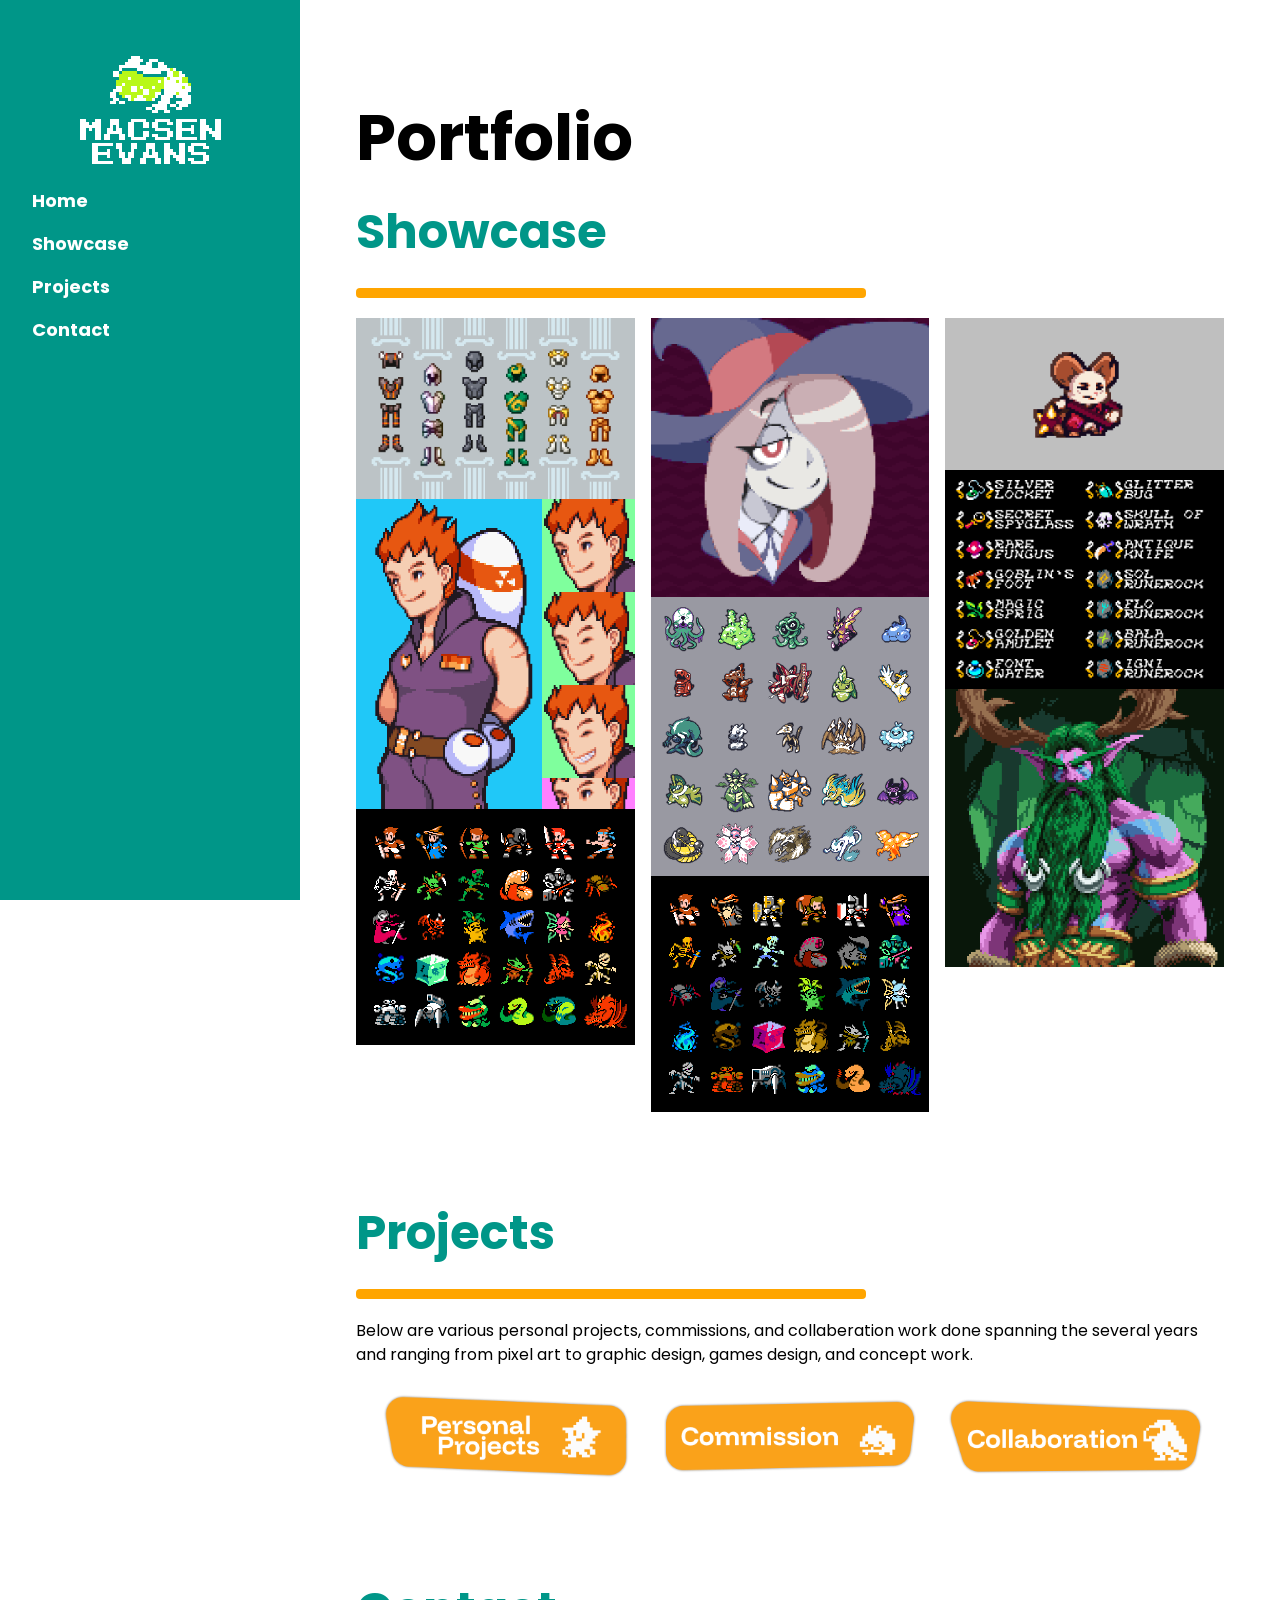
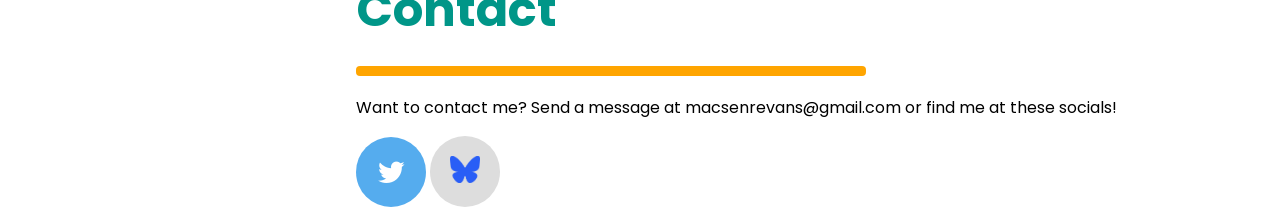
==== index.html @ e7d17169 "initial upload" ====
<!DOCTYPE html>
<html lang="en">
<head>
<title>Macsen Evans Portfolio</title>
<meta charset="UTF-8">
<meta name="viewport" content="width=device-width, initial-scale=1">
<link rel="stylesheet" href="app.css">
<link rel="stylesheet" href="https://fonts.googleapis.com/css?family=Poppins">
<meta name="viewport" content="width=device-width, initial-scale=1">
<link rel="stylesheet" href="https://cdnjs.cloudflare.com/ajax/libs/font-awesome/4.7.0/css/font-awesome.min.css">
<style>
body,h1,h2,h3,h4,h5 {font-family: "Poppins", sans-serif}
body {font-size:16px;}
.w3-half img{margin-bottom:-6px;margin-top:16px;opacity:1;cursor:pointer}
.w3-half img:hover{opacity:0.9}
.fa {padding: 20px;font-size: 30px;width: 70px;text-align: center;text-decoration: none;border-radius: 50%;}
.fa:hover {opacity: 0.7;}
.fa-twitter {background: #55ACEE;color: white;}
.fa-bluesky {background: #dddddd;color: white;}
</style>
</head>
<body>

<!-- Sidebar/menu -->
<nav class="w3-sidebar w3-teal w3-collapse w3-top w3-large w3-padding" style="z-index:3;width:300px;font-weight:bold;" id="mySidebar"><br>
  <a href="javascript:void(0)" onclick="w3_close()" class="w3-button w3-hide-large w3-display-topleft" style="width:100%;font-size:22px">Close Menu</a>
  <div class="w3-container">
  <img src="Images/MEvansFrogLogo.png" alt="MacsenEvansFrogLogo" width="value" height="value">
  </div>
  <div class="w3-bar-block">
    <a href="#" onclick="w3_close()" class="w3-bar-item w3-button w3-hover-orange">Home</a> 
    <a href="#showcase" onclick="w3_close()" class="w3-bar-item w3-button w3-hover-orange">Showcase</a> 
    <a href="#projects" onclick="w3_close()" class="w3-bar-item w3-button w3-hover-orange">Projects</a> 
    <a href="#contact" onclick="w3_close()" class="w3-bar-item w3-button w3-hover-orange">Contact</a>
  </div>
</nav>

<!-- Top menu on small screens -->
<header class="w3-container w3-top w3-hide-large w3-teal w3-xlarge w3-padding">
  <a href="javascript:void(0)" class="w3-button w3-teal w3-margin-right" onclick="w3_open()">☰</a>
  <img src="Images/MEvansLogo.png" alt="MacsenEvansLogo" width="value" height="value">
</header>

<!-- Overlay effect when opening sidebar on small screens -->
<div class="w3-overlay w3-hide-large" onclick="w3_close()" style="cursor:pointer" title="close side menu" id="myOverlay"></div>

<!-- !PAGE CONTENT! -->
<div class="w3-main" style="margin-left:340px;margin-right:40px">

  <!-- Header -->
  <div class="w3-container" style="margin-top:80px" id="showcase">
    <h1 class="w3-jumbo"><b>Portfolio</b></h1>
    <h1 class="w3-xxxlarge w3-text-teal"><b>Showcase</b></h1>
    <hr style="width:500px;border:5px solid orange" class="w3-round">
  </div>
  
  <!-- Photo grid (modal) -->
  <div class="w3-row-padding">
    <div class="w3-third">
      <img src="Images/MinecraftArmorDisplay.png" style="width: 100%" onclick="onClick(this)" alt="Minecraft armor commission">
      <img src="Images/AdvanceWars_CO_Flint_ALT2_L.png" style="width:100%" onclick="onClick(this)" alt="Advance Wars character portrait">
      <img src="Images/JRPG_Spread.png" style="width: 100%" onclick="onClick(this)" alt="NES style JRPG enemies">
    </div>

    <div class="w3-third">
      <img src="Images/SucyPortrait.png" style="width: 100%" onclick="onClick(this)" alt="SucyPortrait">
      <img src="Images/FadeScaleEvo.png" style="width:100%" onclick="onClick(this)" alt="Various creaturesfrom the Evomorphs project">
      <img src="Images/JRPG_Spread_ALT.png" style="width: 100%" onclick="onClick(this)" alt="An alternative set of NES style JRPG enemies">
    </div>

    <div class="w3-third">
      <img src="Images/MinaPocketDungeon_Animation.gif" style="width: 100%" onclick="onClick(this)" alt="Mina the Hollower in the style of Shovel Knight Pocket Dungeon">
      <img src="Images/Rotten Well Items.png" style="width: 100%" onclick="onClick(this)" alt="Various NES styled items">
      <img src="Images/MalfurionStormrage_testx4.png" style="width:100%" onclick="onClick(this)" alt="Malfurion Stormrage protrait">
    </div>
  </div>

  <!-- Modal for full size images on click-->
  <div id="modal01" class="w3-modal w3-black" style="padding-top:0" onclick="this.style.display='none'">
    <span class="w3-button w3-black w3-xxlarge w3-display-topright">×</span>
    <div class="w3-modal-content w3-animate-zoom w3-center w3-transparent w3-padding-64">
      <img id="img01" class="w3-image">
      <p id="caption"></p>
    </div>
  </div>

  <!-- Projects -->
  <div class="w3-container" id="projects" style="margin-top:75px">
    <h1 class="w3-xxxlarge w3-text-teal"><b>Projects</b></h1>
    <hr style="width:500px;border:5px solid orange" class="w3-round">
    <p> Below are various personal projects, commissions, and collaberation work done spanning the several years and ranging from pixel art
      to graphic design, games design, and concept work.
    </p>
    
    <div class="w3-row-padding">
      <div class="w3-third">
        <a href="PersonalProjects.html">
          <img src="Images/PersonalProjectsButton.png" onmouseover="this.src='Images/PersonalProjectsButtonRollover.png'" onmouseout="this.src='Images/PersonalProjectsButton.png'" style="width: 100%">
        </a>  
      </div>
  
      <div class="w3-third">
        <a href="Commissions.html">
          <img src="Images/CommissionButton.png" onmouseover="this.src='Images/CommissionButtonRollover.png'" onmouseout="this.src='Images/CommissionButton.png'" style="width: 100%">
        </a>
        </div>
  
      <div class="w3-third">
        <a href="Collaborations.html">
          <img src="Images/CollaborationButton.png" onmouseover="this.src='Images/CollaborationButtonRollover.png'" onmouseout="this.src='Images/CollaborationButton.png'" style="width: 100%">
        </a>
        </div>
    </div>
    
  </div>
  
  <!-- Contact -->
  <div class="w3-container" id="contact" style="margin-top:75px">
    <h1 class="w3-xxxlarge w3-text-teal"><b>Contact</b></h1>
    <hr style="width:500px;border:5px solid orange" class="w3-round">
    <p>Want to contact me? Send a message at macsenrevans@gmail.com or find me at these socials!</p>
    <a href="https://twitter.com/DoveTortle" class="fa fa-twitter"></a>
    <a href="https://bsky.app/profile/tortledove.bsky.social" class="fa fa-bluesky"><img src="Images/bluesky-social-logo-75CF77F3F7-seeklogo.com.png" width="30" height="27"></a>
    <pre></pre>
  </div>

<!-- End page content -->
</div>

<script src="app.js"></script>

<script>
// Script to open and close sidebar
function w3_open() {
  document.getElementById("mySidebar").style.display = "block";
  document.getElementById("myOverlay").style.display = "block";
}
 
function w3_close() {
  document.getElementById("mySidebar").style.display = "none";
  document.getElementById("myOverlay").style.display = "none";
}

// Modal Image Gallery
function onClick(element) {
  document.getElementById("img01").src = element.src;
  document.getElementById("modal01").style.display = "block";
  var captionText = document.getElementById("caption");
  captionText.innerHTML = element.alt;
}
</script>

</body>
</html>
---- app.css ----
/* W3.CSS 4.15 December 2020 by Jan Egil and Borge Refsnes */
html{box-sizing:border-box}*,*:before,*:after{box-sizing:inherit}
/* Extract from normalize.css by Nicolas Gallagher and Jonathan Neal git.io/normalize */
html{-ms-text-size-adjust:100%;-webkit-text-size-adjust:100%}body{margin:0}
article,aside,details,figcaption,figure,footer,header,main,menu,nav,section{display:block}summary{display:list-item}
audio,canvas,progress,video{display:inline-block}progress{vertical-align:baseline}
audio:not([controls]){display:none;height:0}[hidden],template{display:none}
a{background-color:transparent}a:active,a:hover{outline-width:0}
abbr[title]{border-bottom:none;text-decoration:underline;text-decoration:underline dotted}
b,strong{font-weight:bolder}dfn{font-style:italic}mark{background:#ff0;color:#000}
small{font-size:80%}sub,sup{font-size:75%;line-height:0;position:relative;vertical-align:baseline}
sub{bottom:-0.25em}sup{top:-0.5em}figure{margin:1em 40px}img{border-style:none}
code,kbd,pre,samp{font-family:monospace,monospace;font-size:1em}hr{box-sizing:content-box;height:0;overflow:visible}
button,input,select,textarea,optgroup{font:inherit;margin:0}optgroup{font-weight:bold}
button,input{overflow:visible}button,select{text-transform:none}
button,[type=button],[type=reset],[type=submit]{-webkit-appearance:button}
button::-moz-focus-inner,[type=button]::-moz-focus-inner,[type=reset]::-moz-focus-inner,[type=submit]::-moz-focus-inner{border-style:none;padding:0}
button:-moz-focusring,[type=button]:-moz-focusring,[type=reset]:-moz-focusring,[type=submit]:-moz-focusring{outline:1px dotted ButtonText}
fieldset{border:1px solid #c0c0c0;margin:0 2px;padding:.35em .625em .75em}
legend{color:inherit;display:table;max-width:100%;padding:0;white-space:normal}textarea{overflow:auto}
[type=checkbox],[type=radio]{padding:0}
[type=number]::-webkit-inner-spin-button,[type=number]::-webkit-outer-spin-button{height:auto}
[type=search]{-webkit-appearance:textfield;outline-offset:-2px}
[type=search]::-webkit-search-decoration{-webkit-appearance:none}
::-webkit-file-upload-button{-webkit-appearance:button;font:inherit}
/* End extract */
html,body{font-family:Verdana,sans-serif;font-size:15px;line-height:1.5}html{overflow-x:hidden}
h1{font-size:36px}h2{font-size:30px}h3{font-size:24px}h4{font-size:20px}h5{font-size:18px}h6{font-size:16px}
.w3-serif{font-family:serif}.w3-sans-serif{font-family:sans-serif}.w3-cursive{font-family:cursive}.w3-monospace{font-family:monospace}
h1,h2,h3,h4,h5,h6{font-family:"Segoe UI",Arial,sans-serif;font-weight:400;margin:10px 0}.w3-wide{letter-spacing:4px}
hr{border:0;border-top:1px solid #eee;margin:20px 0}
.w3-image{max-width:100%;height:auto}img{vertical-align:middle}a{color:inherit}
.w3-table,.w3-table-all{border-collapse:collapse;border-spacing:0;width:100%;display:table}.w3-table-all{border:1px solid #ccc}
.w3-bordered tr,.w3-table-all tr{border-bottom:1px solid #ddd}.w3-striped tbody tr:nth-child(even){background-color:#f1f1f1}
.w3-table-all tr:nth-child(odd){background-color:#fff}.w3-table-all tr:nth-child(even){background-color:#f1f1f1}
.w3-hoverable tbody tr:hover,.w3-ul.w3-hoverable li:hover{background-color:#ccc}.w3-centered tr th,.w3-centered tr td{text-align:center}
.w3-table td,.w3-table th,.w3-table-all td,.w3-table-all th{padding:8px 8px;display:table-cell;text-align:left;vertical-align:top}
.w3-table th:first-child,.w3-table td:first-child,.w3-table-all th:first-child,.w3-table-all td:first-child{padding-left:16px}
.w3-btn,.w3-button{border:none;display:inline-block;padding:8px 16px;vertical-align:middle;overflow:hidden;text-decoration:none;color:inherit;background-color:inherit;text-align:center;cursor:pointer;white-space:nowrap}
.w3-btn:hover{box-shadow:0 8px 16px 0 rgba(0,0,0,0.2),0 6px 20px 0 rgba(0,0,0,0.19)}
.w3-btn,.w3-button{-webkit-touch-callout:none;-webkit-user-select:none;-khtml-user-select:none;-moz-user-select:none;-ms-user-select:none;user-select:none}   
.w3-disabled,.w3-btn:disabled,.w3-button:disabled{cursor:not-allowed;opacity:0.3}.w3-disabled *,:disabled *{pointer-events:none}
.w3-btn.w3-disabled:hover,.w3-btn:disabled:hover{box-shadow:none}
.w3-badge,.w3-tag{background-color:#000;color:#fff;display:inline-block;padding-left:8px;padding-right:8px;text-align:center}.w3-badge{border-radius:50%}
.w3-ul{list-style-type:none;padding:0;margin:0}.w3-ul li{padding:8px 16px;border-bottom:1px solid #ddd}.w3-ul li:last-child{border-bottom:none}
.w3-tooltip,.w3-display-container{position:relative}.w3-tooltip .w3-text{display:none}.w3-tooltip:hover .w3-text{display:inline-block}
.w3-ripple:active{opacity:0.5}.w3-ripple{transition:opacity 0s}
.w3-input{padding:8px;display:block;border:none;border-bottom:1px solid #ccc;width:100%}
.w3-select{padding:9px 0;width:100%;border:none;border-bottom:1px solid #ccc}
.w3-dropdown-click,.w3-dropdown-hover{position:relative;display:inline-block;cursor:pointer}
.w3-dropdown-hover:hover .w3-dropdown-content{display:block}
.w3-dropdown-hover:first-child,.w3-dropdown-click:hover{background-color:#ccc;color:#000}
.w3-dropdown-hover:hover > .w3-button:first-child,.w3-dropdown-click:hover > .w3-button:first-child{background-color:#ccc;color:#000}
.w3-dropdown-content{cursor:auto;color:#000;background-color:#fff;display:none;position:absolute;min-width:160px;margin:0;padding:0;z-index:1}
.w3-check,.w3-radio{width:24px;height:24px;position:relative;top:6px}
.w3-sidebar{height:100%;width:200px;background-color:#fff;position:fixed!important;z-index:1;overflow:auto}
.w3-bar-block .w3-dropdown-hover,.w3-bar-block .w3-dropdown-click{width:100%}
.w3-bar-block .w3-dropdown-hover .w3-dropdown-content,.w3-bar-block .w3-dropdown-click .w3-dropdown-content{min-width:100%}
.w3-bar-block .w3-dropdown-hover .w3-button,.w3-bar-block .w3-dropdown-click .w3-button{width:100%;text-align:left;padding:8px 16px}
.w3-main,#main{transition:margin-left .4s}
.w3-modal{z-index:3;display:none;padding-top:100px;position:fixed;left:0;top:0;width:100%;height:100%;overflow:auto;background-color:rgb(0,0,0);background-color:rgba(0,0,0,0.4)}
.w3-modal-content{margin:auto;background-color:#fff;position:relative;padding:0;outline:0;width:600px}
.w3-bar{width:100%;overflow:hidden}.w3-center .w3-bar{display:inline-block;width:auto}
.w3-bar .w3-bar-item{padding:8px 16px;float:left;width:auto;border:none;display:block;outline:0}
.w3-bar .w3-dropdown-hover,.w3-bar .w3-dropdown-click{position:static;float:left}
.w3-bar .w3-button{white-space:normal}
.w3-bar-block .w3-bar-item{width:100%;display:block;padding:8px 16px;text-align:left;border:none;white-space:normal;float:none;outline:0}
.w3-bar-block.w3-center .w3-bar-item{text-align:center}.w3-block{display:block;width:100%}
.w3-responsive{display:block;overflow-x:auto}
.w3-container:after,.w3-container:before,.w3-panel:after,.w3-panel:before,.w3-row:after,.w3-row:before,.w3-row-padding:after,.w3-row-padding:before,
.w3-cell-row:before,.w3-cell-row:after,.w3-clear:after,.w3-clear:before,.w3-bar:before,.w3-bar:after{content:"";display:table;clear:both}
.w3-col,.w3-half,.w3-third,.w3-twothird,.w3-threequarter,.w3-quarter{float:left;width:100%}
.w3-col.s1{width:8.33333%}.w3-col.s2{width:16.66666%}.w3-col.s3{width:24.99999%}.w3-col.s4{width:33.33333%}
.w3-col.s5{width:41.66666%}.w3-col.s6{width:49.99999%}.w3-col.s7{width:58.33333%}.w3-col.s8{width:66.66666%}
.w3-col.s9{width:74.99999%}.w3-col.s10{width:83.33333%}.w3-col.s11{width:91.66666%}.w3-col.s12{width:99.99999%}
@media (min-width:601px){.w3-col.m1{width:8.33333%}.w3-col.m2{width:16.66666%}.w3-col.m3,.w3-quarter{width:24.99999%}.w3-col.m4,.w3-third{width:33.33333%}
.w3-col.m5{width:41.66666%}.w3-col.m6,.w3-half{width:49.99999%}.w3-col.m7{width:58.33333%}.w3-col.m8,.w3-twothird{width:66.66666%}
.w3-col.m9,.w3-threequarter{width:74.99999%}.w3-col.m10{width:83.33333%}.w3-col.m11{width:91.66666%}.w3-col.m12{width:99.99999%}}
@media (min-width:993px){.w3-col.l1{width:8.33333%}.w3-col.l2{width:16.66666%}.w3-col.l3{width:24.99999%}.w3-col.l4{width:33.33333%}
.w3-col.l5{width:41.66666%}.w3-col.l6{width:49.99999%}.w3-col.l7{width:58.33333%}.w3-col.l8{width:66.66666%}
.w3-col.l9{width:74.99999%}.w3-col.l10{width:83.33333%}.w3-col.l11{width:91.66666%}.w3-col.l12{width:99.99999%}}
.w3-rest{overflow:hidden}.w3-stretch{margin-left:-16px;margin-right:-16px}
.w3-content,.w3-auto{margin-left:auto;margin-right:auto}.w3-content{max-width:980px}.w3-auto{max-width:1140px}
.w3-cell-row{display:table;width:100%}.w3-cell{display:table-cell}
.w3-cell-top{vertical-align:top}.w3-cell-middle{vertical-align:middle}.w3-cell-bottom{vertical-align:bottom}
.w3-hide{display:none!important}.w3-show-block,.w3-show{display:block!important}.w3-show-inline-block{display:inline-block!important}
@media (max-width:1205px){.w3-auto{max-width:95%}}
@media (max-width:600px){.w3-modal-content{margin:0 10px;width:auto!important}.w3-modal{padding-top:30px}
.w3-dropdown-hover.w3-mobile .w3-dropdown-content,.w3-dropdown-click.w3-mobile .w3-dropdown-content{position:relative}	
.w3-hide-small{display:none!important}.w3-mobile{display:block;width:100%!important}.w3-bar-item.w3-mobile,.w3-dropdown-hover.w3-mobile,.w3-dropdown-click.w3-mobile{text-align:center}
.w3-dropdown-hover.w3-mobile,.w3-dropdown-hover.w3-mobile .w3-btn,.w3-dropdown-hover.w3-mobile .w3-button,.w3-dropdown-click.w3-mobile,.w3-dropdown-click.w3-mobile .w3-btn,.w3-dropdown-click.w3-mobile .w3-button{width:100%}}
@media (max-width:768px){.w3-modal-content{width:500px}.w3-modal{padding-top:50px}}
@media (min-width:993px){.w3-modal-content{width:900px}.w3-hide-large{display:none!important}.w3-sidebar.w3-collapse{display:block!important}}
@media (max-width:992px) and (min-width:601px){.w3-hide-medium{display:none!important}}
@media (max-width:992px){.w3-sidebar.w3-collapse{display:none}.w3-main{margin-left:0!important;margin-right:0!important}.w3-auto{max-width:100%}}
.w3-top,.w3-bottom{position:fixed;width:100%;z-index:1}.w3-top{top:0}.w3-bottom{bottom:0}
.w3-overlay{position:fixed;display:none;width:100%;height:100%;top:0;left:0;right:0;bottom:0;background-color:rgba(0,0,0,0.5);z-index:2}
.w3-display-topleft{position:absolute;left:0;top:0}.w3-display-topright{position:absolute;right:0;top:0}
.w3-display-bottomleft{position:absolute;left:0;bottom:0}.w3-display-bottomright{position:absolute;right:0;bottom:0}
.w3-display-middle{position:absolute;top:50%;left:50%;transform:translate(-50%,-50%);-ms-transform:translate(-50%,-50%)}
.w3-display-left{position:absolute;top:50%;left:0%;transform:translate(0%,-50%);-ms-transform:translate(-0%,-50%)}
.w3-display-right{position:absolute;top:50%;right:0%;transform:translate(0%,-50%);-ms-transform:translate(0%,-50%)}
.w3-display-topmiddle{position:absolute;left:50%;top:0;transform:translate(-50%,0%);-ms-transform:translate(-50%,0%)}
.w3-display-bottommiddle{position:absolute;left:50%;bottom:0;transform:translate(-50%,0%);-ms-transform:translate(-50%,0%)}
.w3-display-container:hover .w3-display-hover{display:block}.w3-display-container:hover span.w3-display-hover{display:inline-block}.w3-display-hover{display:none}
.w3-display-position{position:absolute}
.w3-circle{border-radius:50%}
.w3-round-small{border-radius:2px}.w3-round,.w3-round-medium{border-radius:4px}.w3-round-large{border-radius:8px}.w3-round-xlarge{border-radius:16px}.w3-round-xxlarge{border-radius:32px}
.w3-row-padding,.w3-row-padding>.w3-half,.w3-row-padding>.w3-third,.w3-row-padding>.w3-twothird,.w3-row-padding>.w3-threequarter,.w3-row-padding>.w3-quarter,.w3-row-padding>.w3-col{padding:0 8px}
.w3-container,.w3-panel{padding:0.01em 16px}.w3-panel{margin-top:16px;margin-bottom:16px}
.w3-code,.w3-codespan{font-family:Consolas,"courier new";font-size:16px}
.w3-code{width:auto;background-color:#fff;padding:8px 12px;border-left:4px solid #4CAF50;word-wrap:break-word}
.w3-codespan{color:crimson;background-color:#f1f1f1;padding-left:4px;padding-right:4px;font-size:110%}
.w3-card,.w3-card-2{box-shadow:0 2px 5px 0 rgba(0,0,0,0.16),0 2px 10px 0 rgba(0,0,0,0.12)}
.w3-card-4,.w3-hover-shadow:hover{box-shadow:0 4px 10px 0 rgba(0,0,0,0.2),0 4px 20px 0 rgba(0,0,0,0.19)}
.w3-spin{animation:w3-spin 2s infinite linear}@keyframes w3-spin{0%{transform:rotate(0deg)}100%{transform:rotate(359deg)}}
.w3-animate-fading{animation:fading 10s infinite}@keyframes fading{0%{opacity:0}50%{opacity:1}100%{opacity:0}}
.w3-animate-opacity{animation:opac 0.8s}@keyframes opac{from{opacity:0} to{opacity:1}}
.w3-animate-top{position:relative;animation:animatetop 0.4s}@keyframes animatetop{from{top:-300px;opacity:0} to{top:0;opacity:1}}
.w3-animate-left{position:relative;animation:animateleft 0.4s}@keyframes animateleft{from{left:-300px;opacity:0} to{left:0;opacity:1}}
.w3-animate-right{position:relative;animation:animateright 0.4s}@keyframes animateright{from{right:-300px;opacity:0} to{right:0;opacity:1}}
.w3-animate-bottom{position:relative;animation:animatebottom 0.4s}@keyframes animatebottom{from{bottom:-300px;opacity:0} to{bottom:0;opacity:1}}
.w3-animate-zoom {animation:animatezoom 0.6s}@keyframes animatezoom{from{transform:scale(0)} to{transform:scale(1)}}
.w3-animate-input{transition:width 0.4s ease-in-out}.w3-animate-input:focus{width:100%!important}
.w3-opacity,.w3-hover-opacity:hover{opacity:0.60}.w3-opacity-off,.w3-hover-opacity-off:hover{opacity:1}
.w3-opacity-max{opacity:0.25}.w3-opacity-min{opacity:0.75}
.w3-greyscale-max,.w3-grayscale-max,.w3-hover-greyscale:hover,.w3-hover-grayscale:hover{filter:grayscale(100%)}
.w3-greyscale,.w3-grayscale{filter:grayscale(75%)}.w3-greyscale-min,.w3-grayscale-min{filter:grayscale(50%)}
.w3-sepia{filter:sepia(75%)}.w3-sepia-max,.w3-hover-sepia:hover{filter:sepia(100%)}.w3-sepia-min{filter:sepia(50%)}
.w3-tiny{font-size:10px!important}.w3-small{font-size:12px!important}.w3-medium{font-size:15px!important}.w3-large{font-size:18px!important}
.w3-xlarge{font-size:24px!important}.w3-xxlarge{font-size:36px!important}.w3-xxxlarge{font-size:48px!important}.w3-jumbo{font-size:64px!important}
.w3-left-align{text-align:left!important}.w3-right-align{text-align:right!important}.w3-justify{text-align:justify!important}.w3-center{text-align:center!important}
.w3-border-0{border:0!important}.w3-border{border:1px solid #ccc!important}
.w3-border-top{border-top:1px solid #ccc!important}.w3-border-bottom{border-bottom:1px solid #ccc!important}
.w3-border-left{border-left:1px solid #ccc!important}.w3-border-right{border-right:1px solid #ccc!important}
.w3-topbar{border-top:6px solid #ccc!important}.w3-bottombar{border-bottom:6px solid #ccc!important}
.w3-leftbar{border-left:6px solid #ccc!important}.w3-rightbar{border-right:6px solid #ccc!important}
.w3-section,.w3-code{margin-top:16px!important;margin-bottom:16px!important}
.w3-margin{margin:16px!important}.w3-margin-top{margin-top:16px!important}.w3-margin-bottom{margin-bottom:16px!important}
.w3-margin-left{margin-left:16px!important}.w3-margin-right{margin-right:16px!important}
.w3-padding-small{padding:4px 8px!important}.w3-padding{padding:8px 16px!important}.w3-padding-large{padding:12px 24px!important}
.w3-padding-16{padding-top:16px!important;padding-bottom:16px!important}.w3-padding-24{padding-top:24px!important;padding-bottom:24px!important}
.w3-padding-32{padding-top:32px!important;padding-bottom:32px!important}.w3-padding-48{padding-top:48px!important;padding-bottom:48px!important}
.w3-padding-64{padding-top:64px!important;padding-bottom:64px!important}
.w3-padding-top-64{padding-top:64px!important}.w3-padding-top-48{padding-top:48px!important}
.w3-padding-top-32{padding-top:32px!important}.w3-padding-top-24{padding-top:24px!important}
.w3-left{float:left!important}.w3-right{float:right!important}
.w3-button:hover{color:#000!important;background-color:#ccc!important}
.w3-transparent,.w3-hover-none:hover{background-color:transparent!important}
.w3-hover-none:hover{box-shadow:none!important}
/* Colors */
.w3-amber,.w3-hover-amber:hover{color:#000!important;background-color:#ffc107!important}
.w3-aqua,.w3-hover-aqua:hover{color:#000!important;background-color:#00ffff!important}
.w3-blue,.w3-hover-blue:hover{color:#fff!important;background-color:#2196F3!important}
.w3-light-blue,.w3-hover-light-blue:hover{color:#000!important;background-color:#87CEEB!important}
.w3-brown,.w3-hover-brown:hover{color:#fff!important;background-color:#795548!important}
.w3-cyan,.w3-hover-cyan:hover{color:#000!important;background-color:#00bcd4!important}
.w3-blue-grey,.w3-hover-blue-grey:hover,.w3-blue-gray,.w3-hover-blue-gray:hover{color:#fff!important;background-color:#607d8b!important}
.w3-green,.w3-hover-green:hover{color:#fff!important;background-color:#4CAF50!important}
.w3-light-green,.w3-hover-light-green:hover{color:#000!important;background-color:#8bc34a!important}
.w3-indigo,.w3-hover-indigo:hover{color:#fff!important;background-color:#3f51b5!important}
.w3-khaki,.w3-hover-khaki:hover{color:#000!important;background-color:#f0e68c!important}
.w3-lime,.w3-hover-lime:hover{color:#000!important;background-color:#cddc39!important}
.w3-orange,.w3-hover-orange:hover{color:#000!important;background-color:#ff9800!important}
.w3-deep-orange,.w3-hover-deep-orange:hover{color:#fff!important;background-color:#ff5722!important}
.w3-pink,.w3-hover-pink:hover{color:#fff!important;background-color:#e91e63!important}
.w3-purple,.w3-hover-purple:hover{color:#fff!important;background-color:#9c27b0!important}
.w3-deep-purple,.w3-hover-deep-purple:hover{color:#fff!important;background-color:#673ab7!important}
.w3-red,.w3-hover-red:hover{color:#fff!important;background-color:#f44336!important}
.w3-sand,.w3-hover-sand:hover{color:#000!important;background-color:#fdf5e6!important}
.w3-teal,.w3-hover-teal:hover{color:#fff!important;background-color:#009688!important}
.w3-yellow,.w3-hover-yellow:hover{color:#000!important;background-color:#ffeb3b!important}
.w3-white,.w3-hover-white:hover{color:#000!important;background-color:#fff!important}
.w3-black,.w3-hover-black:hover{color:#fff!important;background-color:#000!important}
.w3-grey,.w3-hover-grey:hover,.w3-gray,.w3-hover-gray:hover{color:#000!important;background-color:#9e9e9e!important}
.w3-light-grey,.w3-hover-light-grey:hover,.w3-light-gray,.w3-hover-light-gray:hover{color:#000!important;background-color:#f1f1f1!important}
.w3-dark-grey,.w3-hover-dark-grey:hover,.w3-dark-gray,.w3-hover-dark-gray:hover{color:#fff!important;background-color:#616161!important}
.w3-pale-red,.w3-hover-pale-red:hover{color:#000!important;background-color:#ffdddd!important}
.w3-pale-green,.w3-hover-pale-green:hover{color:#000!important;background-color:#ddffdd!important}
.w3-pale-yellow,.w3-hover-pale-yellow:hover{color:#000!important;background-color:#ffffcc!important}
.w3-pale-blue,.w3-hover-pale-blue:hover{color:#000!important;background-color:#ddffff!important}
.w3-text-amber,.w3-hover-text-amber:hover{color:#ffc107!important}
.w3-text-aqua,.w3-hover-text-aqua:hover{color:#00ffff!important}
.w3-text-blue,.w3-hover-text-blue:hover{color:#2196F3!important}
.w3-text-light-blue,.w3-hover-text-light-blue:hover{color:#87CEEB!important}
.w3-text-brown,.w3-hover-text-brown:hover{color:#795548!important}
.w3-text-cyan,.w3-hover-text-cyan:hover{color:#00bcd4!important}
.w3-text-blue-grey,.w3-hover-text-blue-grey:hover,.w3-text-blue-gray,.w3-hover-text-blue-gray:hover{color:#607d8b!important}
.w3-text-green,.w3-hover-text-green:hover{color:#4CAF50!important}
.w3-text-light-green,.w3-hover-text-light-green:hover{color:#8bc34a!important}
.w3-text-indigo,.w3-hover-text-indigo:hover{color:#3f51b5!important}
.w3-text-khaki,.w3-hover-text-khaki:hover{color:#b4aa50!important}
.w3-text-lime,.w3-hover-text-lime:hover{color:#cddc39!important}
.w3-text-orange,.w3-hover-text-orange:hover{color:#ff9800!important}
.w3-text-deep-orange,.w3-hover-text-deep-orange:hover{color:#ff5722!important}
.w3-text-pink,.w3-hover-text-pink:hover{color:#e91e63!important}
.w3-text-purple,.w3-hover-text-purple:hover{color:#9c27b0!important}
.w3-text-deep-purple,.w3-hover-text-deep-purple:hover{color:#673ab7!important}
.w3-text-red,.w3-hover-text-red:hover{color:#f44336!important}
.w3-text-sand,.w3-hover-text-sand:hover{color:#fdf5e6!important}
.w3-text-teal,.w3-hover-text-teal:hover{color:#009688!important}
.w3-text-yellow,.w3-hover-text-yellow:hover{color:#d2be0e!important}
.w3-text-white,.w3-hover-text-white:hover{color:#fff!important}
.w3-text-black,.w3-hover-text-black:hover{color:#000!important}
.w3-text-grey,.w3-hover-text-grey:hover,.w3-text-gray,.w3-hover-text-gray:hover{color:#757575!important}
.w3-text-light-grey,.w3-hover-text-light-grey:hover,.w3-text-light-gray,.w3-hover-text-light-gray:hover{color:#f1f1f1!important}
.w3-text-dark-grey,.w3-hover-text-dark-grey:hover,.w3-text-dark-gray,.w3-hover-text-dark-gray:hover{color:#3a3a3a!important}
.w3-border-amber,.w3-hover-border-amber:hover{border-color:#ffc107!important}
.w3-border-aqua,.w3-hover-border-aqua:hover{border-color:#00ffff!important}
.w3-border-blue,.w3-hover-border-blue:hover{border-color:#2196F3!important}
.w3-border-light-blue,.w3-hover-border-light-blue:hover{border-color:#87CEEB!important}
.w3-border-brown,.w3-hover-border-brown:hover{border-color:#795548!important}
.w3-border-cyan,.w3-hover-border-cyan:hover{border-color:#00bcd4!important}
.w3-border-blue-grey,.w3-hover-border-blue-grey:hover,.w3-border-blue-gray,.w3-hover-border-blue-gray:hover{border-color:#607d8b!important}
.w3-border-green,.w3-hover-border-green:hover{border-color:#4CAF50!important}
.w3-border-light-green,.w3-hover-border-light-green:hover{border-color:#8bc34a!important}
.w3-border-indigo,.w3-hover-border-indigo:hover{border-color:#3f51b5!important}
.w3-border-khaki,.w3-hover-border-khaki:hover{border-color:#f0e68c!important}
.w3-border-lime,.w3-hover-border-lime:hover{border-color:#cddc39!important}
.w3-border-orange,.w3-hover-border-orange:hover{border-color:#ff9800!important}
.w3-border-deep-orange,.w3-hover-border-deep-orange:hover{border-color:#ff5722!important}
.w3-border-pink,.w3-hover-border-pink:hover{border-color:#e91e63!important}
.w3-border-purple,.w3-hover-border-purple:hover{border-color:#9c27b0!important}
.w3-border-deep-purple,.w3-hover-border-deep-purple:hover{border-color:#673ab7!important}
.w3-border-red,.w3-hover-border-red:hover{border-color:#f44336!important}
.w3-border-sand,.w3-hover-border-sand:hover{border-color:#fdf5e6!important}
.w3-border-teal,.w3-hover-border-teal:hover{border-color:#009688!important}
.w3-border-yellow,.w3-hover-border-yellow:hover{border-color:#ffeb3b!important}
.w3-border-white,.w3-hover-border-white:hover{border-color:#fff!important}
.w3-border-black,.w3-hover-border-black:hover{border-color:#000!important}
.w3-border-grey,.w3-hover-border-grey:hover,.w3-border-gray,.w3-hover-border-gray:hover{border-color:#9e9e9e!important}
.w3-border-light-grey,.w3-hover-border-light-grey:hover,.w3-border-light-gray,.w3-hover-border-light-gray:hover{border-color:#f1f1f1!important}
.w3-border-dark-grey,.w3-hover-border-dark-grey:hover,.w3-border-dark-gray,.w3-hover-border-dark-gray:hover{border-color:#616161!important}
.w3-border-pale-red,.w3-hover-border-pale-red:hover{border-color:#ffe7e7!important}.w3-border-pale-green,.w3-hover-border-pale-green:hover{border-color:#e7ffe7!important}
.w3-border-pale-yellow,.w3-hover-border-pale-yellow:hover{border-color:#ffffcc!important}.w3-border-pale-blue,.w3-hover-border-pale-blue:hover{border-color:#e7ffff!important}
.orangebutton {
    background-color: orange; padding: 100; border:none;
}
.orangebutton:hover {
    background-color: rgb(223, 108, 0); padding: 100; border:none;
}

.btn {
    cursor: pointer;
    border: none; 
    border-radius: 4px;
    padding: 0.25rem 0.5rem;
  }
  .btn--blue {
    background-color: #1DA1F2;
    color: #fff;
    fill: #fff;
  }
  
  .btn__icon * {
    display: inline;
    height: 1rem;
    width: 1rem;
  }
  
  .btn__text {
    font-size: 1rem;
    font-weight: 600;
  }
  center {
    display: block;
    margin-left: auto;
    margin-right: auto;
    width: 50%;
    }
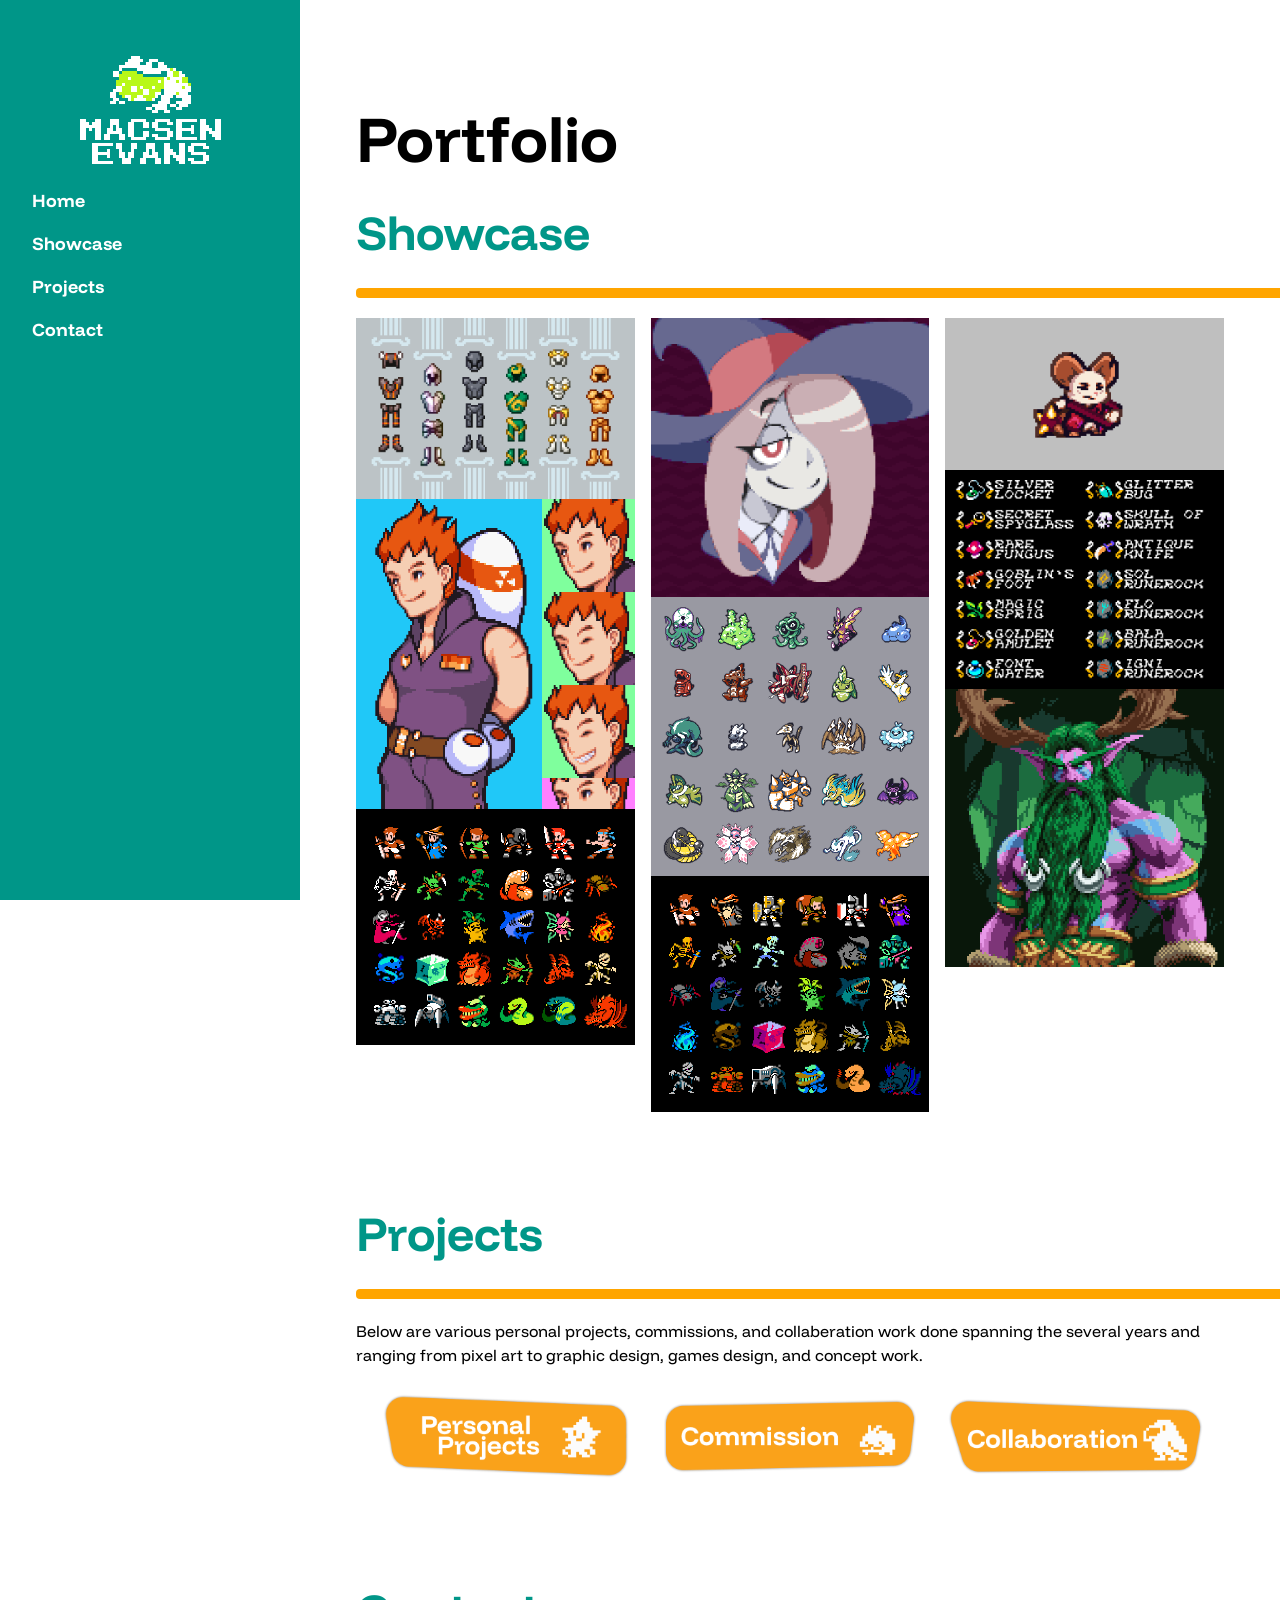
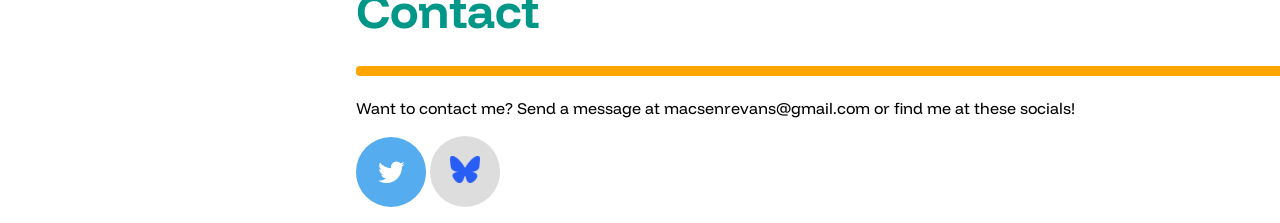
==== commit a5ac35ca: "New Content" ====
--- a/index.html
+++ b/index.html
@@ -2,14 +2,15 @@
 <html lang="en">
 <head>
 <title>Macsen Evans Portfolio</title>
+<link rel="icon" type="image/x-icon" href="Images/FrogPageIcon.png">
 <meta charset="UTF-8">
 <meta name="viewport" content="width=device-width, initial-scale=1">
 <link rel="stylesheet" href="app.css">
-<link rel="stylesheet" href="https://fonts.googleapis.com/css?family=Poppins">
+<link rel="stylesheet" href="https://fonts.googleapis.com/css2?family=Funnel+Display:wght@300..800&display=swap">
 <meta name="viewport" content="width=device-width, initial-scale=1">
 <link rel="stylesheet" href="https://cdnjs.cloudflare.com/ajax/libs/font-awesome/4.7.0/css/font-awesome.min.css">
 <style>
-body,h1,h2,h3,h4,h5 {font-family: "Poppins", sans-serif}
+body,h1,h2,h3,h4,h5 {font-family: "Funnel Display", sans-serif}
 body {font-size:16px;}
 .w3-half img{margin-bottom:-6px;margin-top:16px;opacity:1;cursor:pointer}
 .w3-half img:hover{opacity:0.9}
@@ -51,7 +52,7 @@
   <div class="w3-container" style="margin-top:80px" id="showcase">
     <h1 class="w3-jumbo"><b>Portfolio</b></h1>
     <h1 class="w3-xxxlarge w3-text-teal"><b>Showcase</b></h1>
-    <hr style="width:500px;border:5px solid orange" class="w3-round">
+    <hr style="width:1000px;border:5px solid orange" class="w3-round">
   </div>
   
   <!-- Photo grid (modal) -->
@@ -87,7 +88,7 @@
   <!-- Projects -->
   <div class="w3-container" id="projects" style="margin-top:75px">
     <h1 class="w3-xxxlarge w3-text-teal"><b>Projects</b></h1>
-    <hr style="width:500px;border:5px solid orange" class="w3-round">
+    <hr style="width:1000px;border:5px solid orange" class="w3-round">
     <p> Below are various personal projects, commissions, and collaberation work done spanning the several years and ranging from pixel art
       to graphic design, games design, and concept work.
     </p>
@@ -117,7 +118,7 @@
   <!-- Contact -->
   <div class="w3-container" id="contact" style="margin-top:75px">
     <h1 class="w3-xxxlarge w3-text-teal"><b>Contact</b></h1>
-    <hr style="width:500px;border:5px solid orange" class="w3-round">
+    <hr style="width:1000px;border:5px solid orange" class="w3-round">
     <p>Want to contact me? Send a message at macsenrevans@gmail.com or find me at these socials!</p>
     <a href="https://twitter.com/DoveTortle" class="fa fa-twitter"></a>
     <a href="https://bsky.app/profile/tortledove.bsky.social" class="fa fa-bluesky"><img src="Images/bluesky-social-logo-75CF77F3F7-seeklogo.com.png" width="30" height="27"></a>
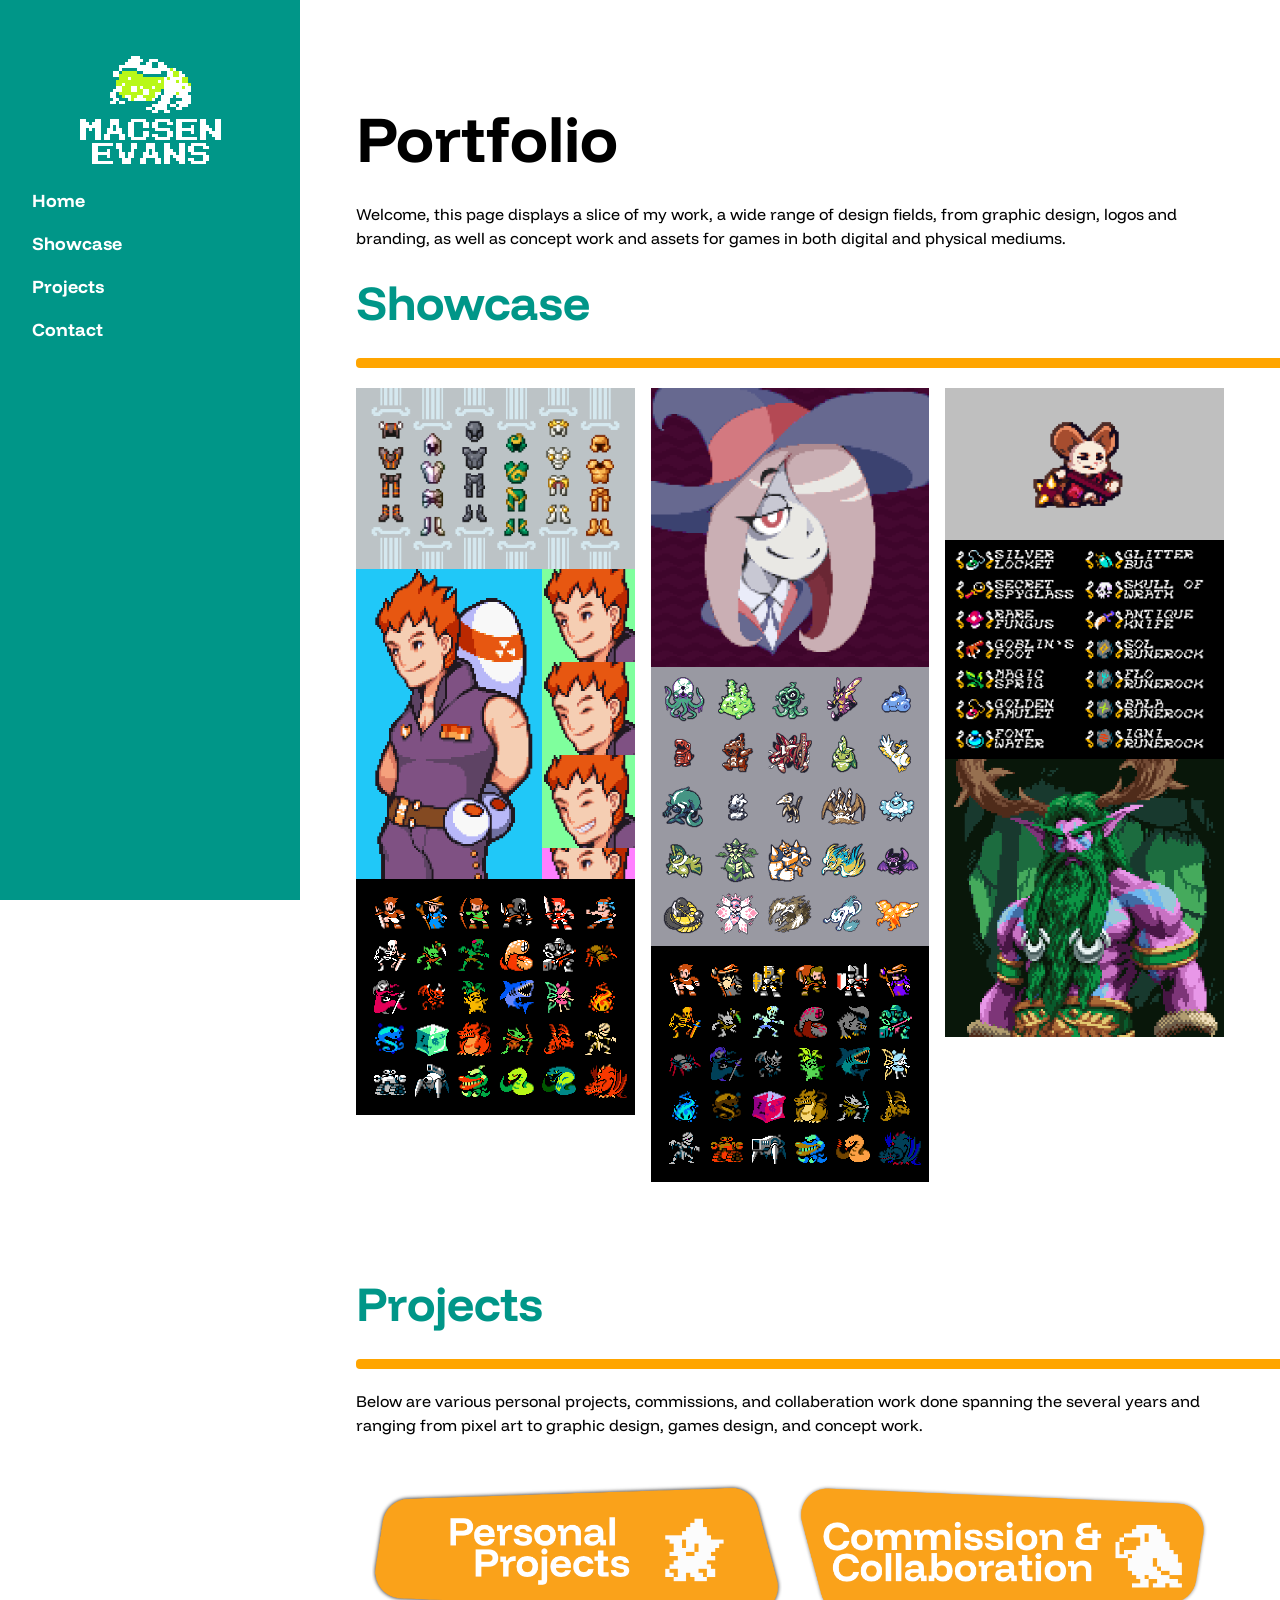
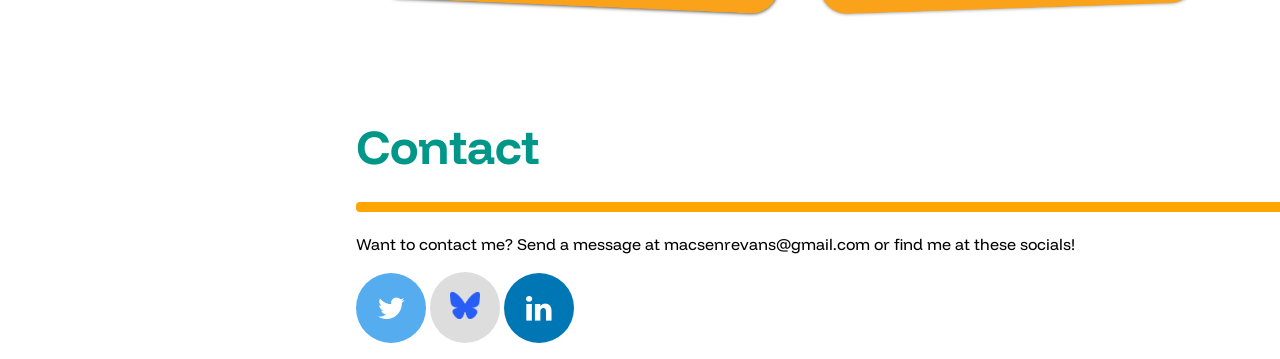
==== commit 4b204617: "New Content 4/6" ====
--- a/index.html
+++ b/index.html
@@ -18,6 +18,7 @@
 .fa:hover {opacity: 0.7;}
 .fa-twitter {background: #55ACEE;color: white;}
 .fa-bluesky {background: #dddddd;color: white;}
+.fa-linkedin {background: #0077B5;color: white;}
 </style>
 </head>
 <body>
@@ -51,6 +52,9 @@
   <!-- Header -->
   <div class="w3-container" style="margin-top:80px" id="showcase">
     <h1 class="w3-jumbo"><b>Portfolio</b></h1>
+    <p>Welcome, this page displays a slice of my work, a wide range of design fields, from graphic design, logos and branding, as well as concept work and assets for games
+      in both digital and physical mediums.
+    </p>
     <h1 class="w3-xxxlarge w3-text-teal"><b>Showcase</b></h1>
     <hr style="width:1000px;border:5px solid orange" class="w3-round">
   </div>
@@ -94,21 +98,15 @@
     </p>
     
     <div class="w3-row-padding">
-      <div class="w3-third">
+      <div class="w3-half">
         <a href="PersonalProjects.html">
           <img src="Images/PersonalProjectsButton.png" onmouseover="this.src='Images/PersonalProjectsButtonRollover.png'" onmouseout="this.src='Images/PersonalProjectsButton.png'" style="width: 100%">
         </a>  
       </div>
   
-      <div class="w3-third">
+      <div class="w3-half">
         <a href="Commissions.html">
-          <img src="Images/CommissionButton.png" onmouseover="this.src='Images/CommissionButtonRollover.png'" onmouseout="this.src='Images/CommissionButton.png'" style="width: 100%">
-        </a>
-        </div>
-  
-      <div class="w3-third">
-        <a href="Collaborations.html">
-          <img src="Images/CollaborationButton.png" onmouseover="this.src='Images/CollaborationButtonRollover.png'" onmouseout="this.src='Images/CollaborationButton.png'" style="width: 100%">
+          <img src="Images/CommAndCollabButton.png" onmouseover="this.src='Images/CommAndCollabButtonRollover.png'" onmouseout="this.src='Images/CommAndCollabButton.png'" style="width: 100%">
         </a>
         </div>
     </div>
@@ -122,6 +120,7 @@
     <p>Want to contact me? Send a message at macsenrevans@gmail.com or find me at these socials!</p>
     <a href="https://twitter.com/DoveTortle" class="fa fa-twitter"></a>
     <a href="https://bsky.app/profile/tortledove.bsky.social" class="fa fa-bluesky"><img src="Images/bluesky-social-logo-75CF77F3F7-seeklogo.com.png" width="30" height="27"></a>
+    <a href="https://www.linkedin.com/public-profile/settings/?trk=d_flagship3_profile_self_view_public_profile&lipi=urn%3Ali%3Apage%3Ad_flagship3_profile_view_base%3BvwrvZ%2FGDRKqdKOg%2BBskRDQ%3D%3D" class="fa fa-linkedin"></a>
     <pre></pre>
   </div>
 
--- a/app.css
+++ b/app.css
@@ -161,7 +161,7 @@
 .w3-indigo,.w3-hover-indigo:hover{color:#fff!important;background-color:#3f51b5!important}
 .w3-khaki,.w3-hover-khaki:hover{color:#000!important;background-color:#f0e68c!important}
 .w3-lime,.w3-hover-lime:hover{color:#000!important;background-color:#cddc39!important}
-.w3-orange,.w3-hover-orange:hover{color:#000!important;background-color:#ff9800!important}
+.w3-orange,.w3-hover-orange:hover{color:#fff!important;background-color:#ff9800!important}
 .w3-deep-orange,.w3-hover-deep-orange:hover{color:#fff!important;background-color:#ff5722!important}
 .w3-pink,.w3-hover-pink:hover{color:#fff!important;background-color:#e91e63!important}
 .w3-purple,.w3-hover-purple:hover{color:#fff!important;background-color:#9c27b0!important}
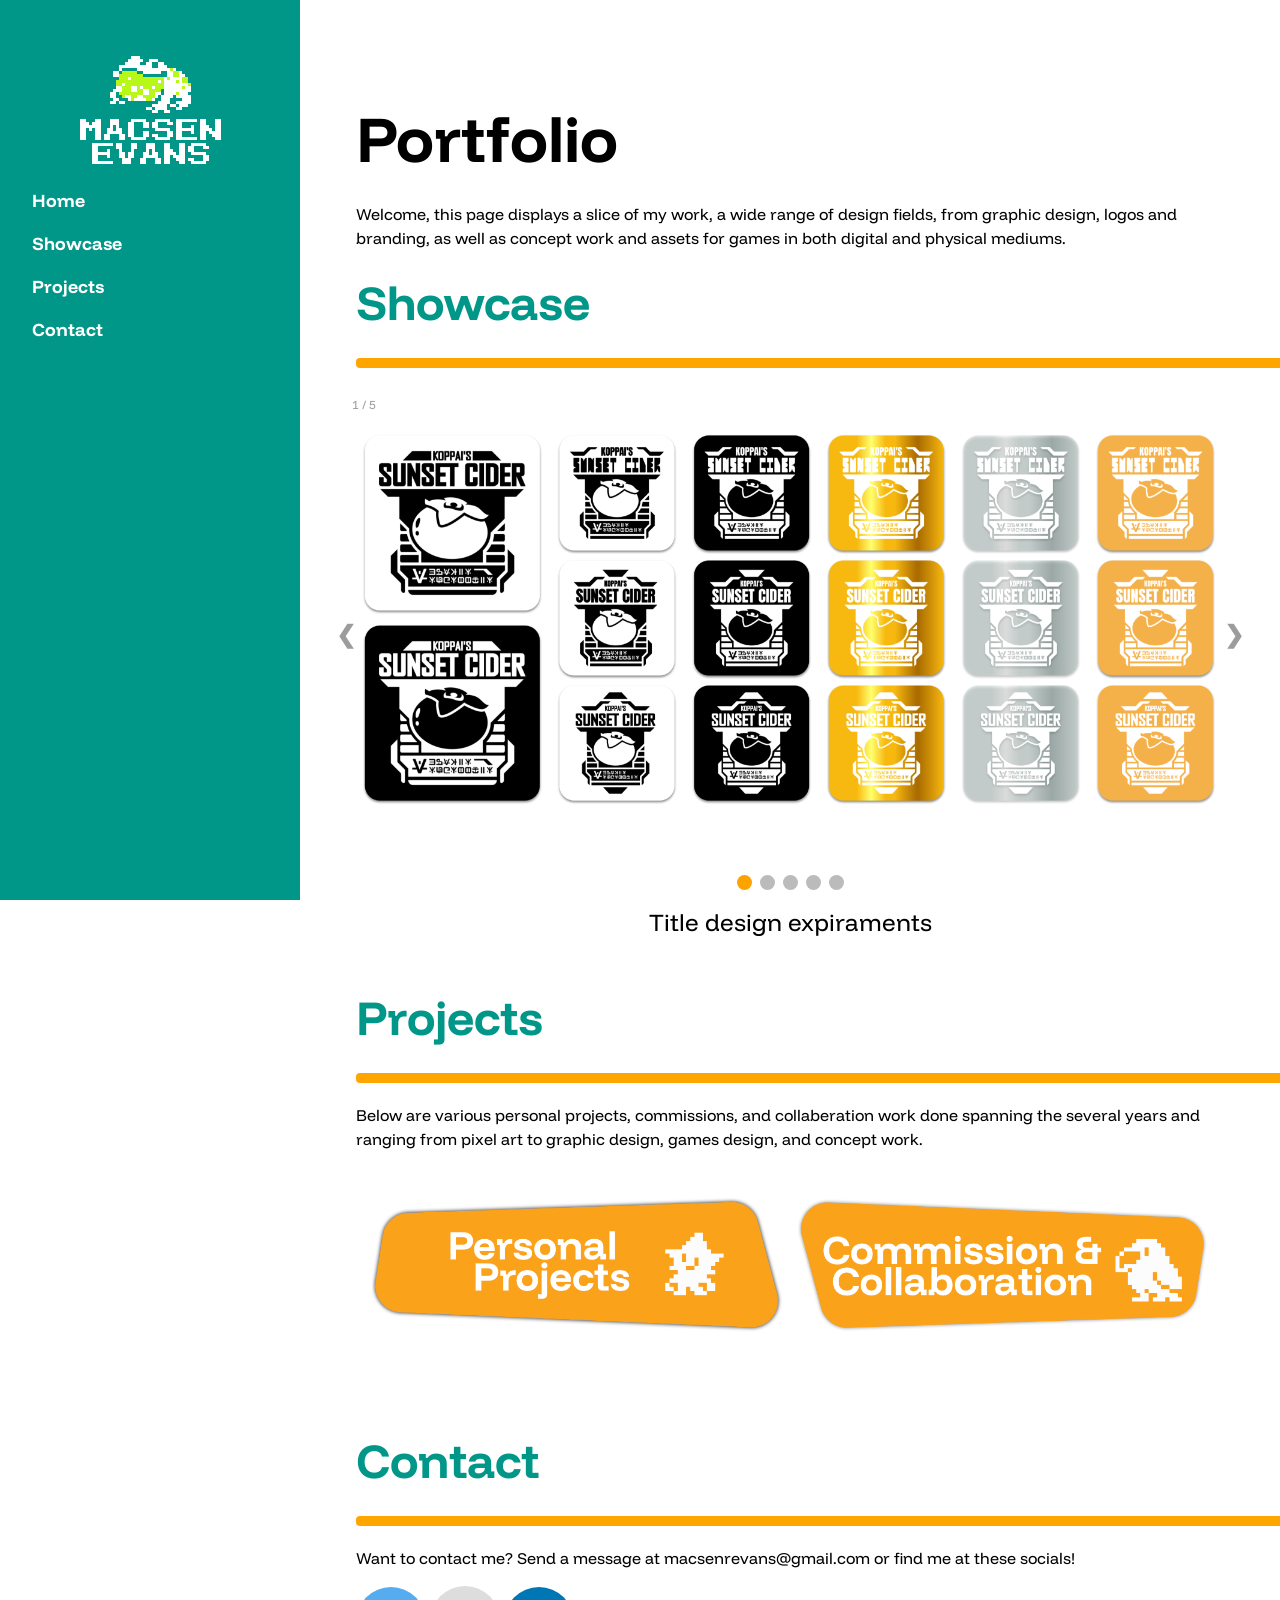
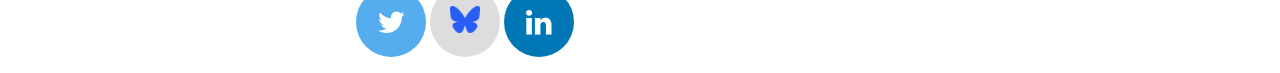
==== commit ce712e0c: "Carousel Base 4/9" ====
--- a/index.html
+++ b/index.html
@@ -59,7 +59,57 @@
     <hr style="width:1000px;border:5px solid orange" class="w3-round">
   </div>
   
+<!-- Slideshow container -->
+<div class="slideshow-container">
+
+  <!-- Full-width images with number and caption text -->
+  <div class="mySlides fade">
+    <div class="numbertext">1 / 5</div>
+    <img src="Images/Carousel/Carousel_Cider.png" style="width:100%">
+    <div class="text">Title design expiraments</div>
+  </div>
+
+  <div class="mySlides fade">
+    <div class="numbertext">2 / 5</div>
+    <img src="Images/Carousel/Carousel_Crystal.png" style="width:100%">
+    <div class="text">Sunset Cider color tests</div>
+  </div>
+
+  <div class="mySlides fade">
+    <div class="numbertext">3 / 5</div>
+    <img src="Images/Carousel/Carousel_Titles.png" style="width:100%">
+    <div class="text">Crystal Mines Supernova Packaging</div>
+  </div>
+
+  <div class="mySlides fade">
+    <div class="numbertext">4 / 5</div>
+    <img src="Images/Carousel/Carousel_LCD.png" style="width:100%">
+    <div class="text">Crystal Mines Supernova Packaging</div>
+  </div>
+
+  <div class="mySlides fade">
+    <div class="numbertext">5 / 5</div>
+    <img src="Images/Carousel/Carousel_Figments.png" style="width:100%">
+    <div class="text">Crystal Mines Supernova Packaging</div>
+  </div>
+
+  <!-- Next and previous buttons -->
+  <a class="prev" onclick="plusSlides(-1)">&#10094;</a>
+  <a class="next" onclick="plusSlides(1)">&#10095;</a>
+</div>
+<br>
+
+<!-- The dots/circles -->
+<div style="text-align:center">
+  <span class="dot" onclick="currentSlide(1)"></span>
+  <span class="dot" onclick="currentSlide(2)"></span>
+  <span class="dot" onclick="currentSlide(3)"></span>
+  <span class="dot" onclick="currentSlide(4)"></span>
+  <span class="dot" onclick="currentSlide(5)"></span>
+</div>
+  
   <!-- Photo grid (modal) -->
+<!--
   <div class="w3-row-padding">
     <div class="w3-third">
       <img src="Images/MinecraftArmorDisplay.png" style="width: 100%" onclick="onClick(this)" alt="Minecraft armor commission">
@@ -79,6 +129,7 @@
       <img src="Images/MalfurionStormrage_testx4.png" style="width:100%" onclick="onClick(this)" alt="Malfurion Stormrage protrait">
     </div>
   </div>
+-->
 
   <!-- Modal for full size images on click-->
   <div id="modal01" class="w3-modal w3-black" style="padding-top:0" onclick="this.style.display='none'">
--- a/app.css
+++ b/app.css
@@ -267,4 +267,95 @@
     margin-left: auto;
     margin-right: auto;
     width: 50%;
+    }
+
+    * {box-sizing:border-box}
+
+    /* Slideshow container */
+    .slideshow-container {
+      max-width: 1000px;
+      position: relative;
+      margin: auto;
+    }
+    
+    /* Hide the images by default */
+    .mySlides {
+      display: none;
+    }
+    
+    /* Next & previous buttons */
+    .prev, .next {
+      cursor: pointer;
+      position: absolute;
+      top: 50%;
+      width: auto;
+      margin-top: -22px;
+      padding: 20px;
+      color: #9c9c9c;
+      font-weight: bold;
+      font-size: 24px;
+      transition: 0.6s ease;
+      border-radius: 10px 10px 10px 10px;
+      user-select: none;
+    }
+
+    .prev {
+      left: -24px;
+    }
+
+    /* Position the "next button" to the right */
+    .next {
+      right: -24px;
+    }
+    
+    /* On hover, add a black background color with a little bit see-through */
+    .prev:hover, .next:hover {
+      background-color: rgba(254,162,0,0.8);
+    }
+    
+    /* Caption text */
+    .text {
+      color: #000000;
+      font-size: 24px;
+      padding: 8px 12px;
+      position: absolute;
+      bottom: -100px;
+      width: 100%;
+      text-align: center;
+    }
+    
+    /* Number text (1/3 etc) */
+    .numbertext {
+      color: #9c9c9c;
+      font-size: 12px;
+      padding: 8px 12px;
+      position: absolute;
+      top: 0;
+    }
+    
+    /* The dots/bullets/indicators */
+    .dot {
+      cursor: pointer;
+      height: 15px;
+      width: 15px;
+      margin: 0 2px;
+      background-color: #bbb;
+      border-radius: 50%;
+      display: inline-block;
+      transition: background-color 0.6s ease;
+    }
+    
+    .active, .dot:hover {
+      background-color: #FEA200;
+    }
+    
+    /* Fading animation */
+    .fade {
+      animation-name: fade;
+      animation-duration: 1s;
+    }
+    
+    @keyframes fade {
+      from {opacity: .4}
+      to {opacity: 1}
     }
